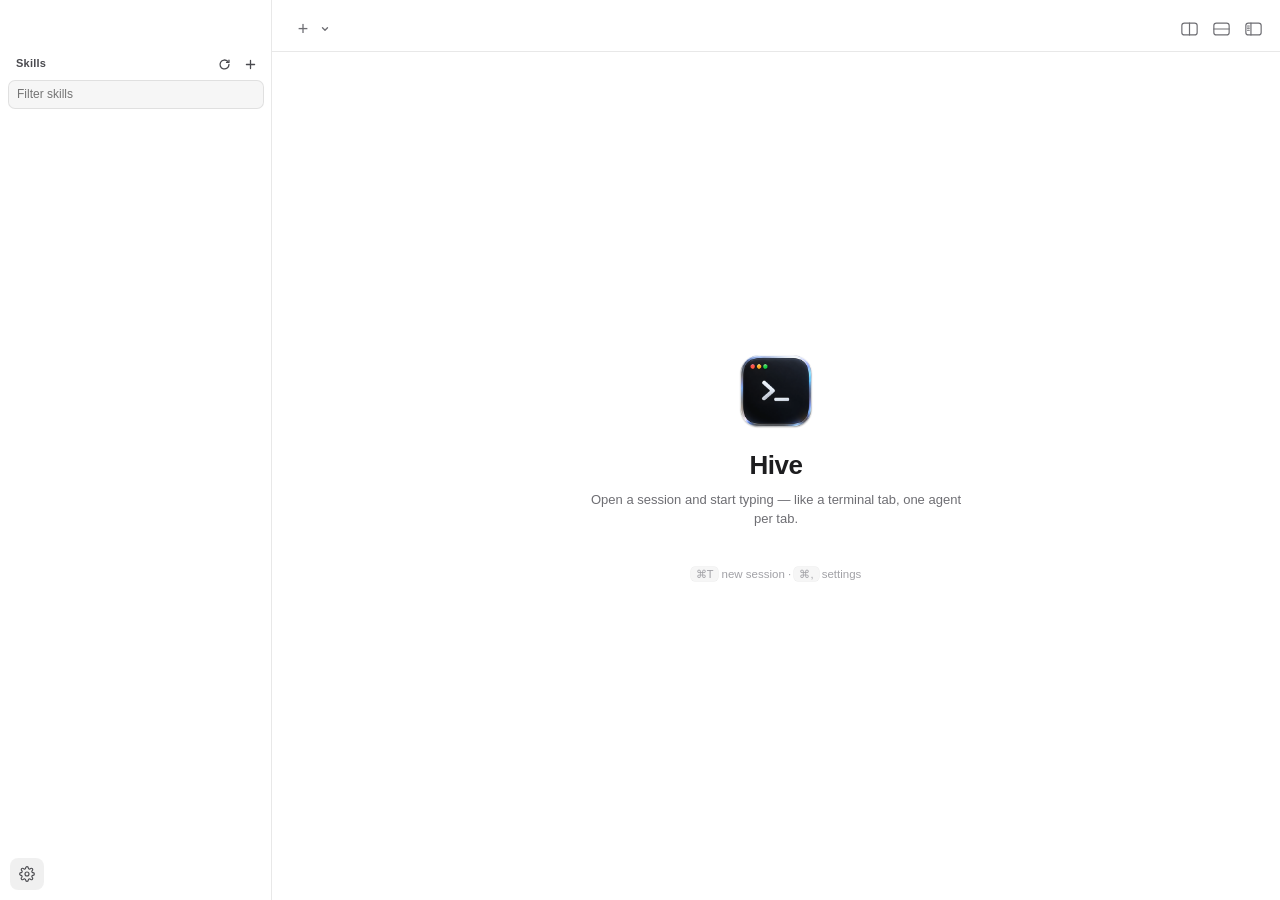
==== hive/ui/index.html @ e6416d14 "Hive: Tauri app orchestrating coding agents Sessions, hidden shell, skills panel with catalogue and " ====
<!doctype html>
<html lang="en">
<head>
  <meta charset="utf-8" />
  <meta name="viewport" content="width=device-width, initial-scale=1" />
  <title>Hive</title>
  <link rel="stylesheet" href="vendor/xterm.css" />
  <link rel="stylesheet" href="styles.css" />
</head>
<body>
  <div class="app">
    <!-- Sidebar: sits on the native vibrancy material -->
    <aside class="sidebar">
      <div class="sidebar-top" data-tauri-drag-region></div>
      <!-- Skills: what the agents load here, and the catalogue to add more from -->
      <div class="sidebar-section skills-panel">
        <div class="skills-head">
          <div class="section-title">Skills</div>
          <button id="skills-refresh" class="sk-icon" title="Scan again">
            <svg viewBox="0 0 16 16"><path d="M13.5 8a5.5 5.5 0 1 1-1.6-3.9"/><path d="M13.5 2.5v3h-3"/></svg>
          </button>
          <button id="skills-add" class="sk-icon" title="Add a catalogue of skills (folder or Git repository)">
            <svg viewBox="0 0 16 16"><path d="M8 3v10M3 8h10"/></svg>
          </button>
        </div>
        <div id="skills-add-row" class="skills-add hidden">
          <input id="skills-add-input" placeholder="Git URL or folder path" spellcheck="false" autocomplete="off" />
          <div class="skills-add-btns">
            <button id="skills-add-folder">Choose Folder…</button>
            <button id="skills-add-go" class="primary">Add</button>
          </div>
        </div>
        <input id="skills-filter" class="skills-filter" placeholder="Filter skills" spellcheck="false" autocomplete="off" />
        <div id="skills-msg" class="skills-msg hidden"></div>
        <div id="skills-body" class="skills-body"></div>
      </div>
      <div class="sidebar-footer">
        <button id="settings-btn" class="btn-gear" title="Settings (⌘,)">
          <svg viewBox="0 0 24 24"><circle cx="12" cy="12" r="3"/><path d="M19.4 15a1.7 1.7 0 0 0 .3 1.9l.1.1a2 2 0 1 1-2.8 2.8l-.1-.1a1.7 1.7 0 0 0-1.9-.3 1.7 1.7 0 0 0-1 1.5V21a2 2 0 1 1-4 0v-.1a1.7 1.7 0 0 0-1.1-1.5 1.7 1.7 0 0 0-1.9.3l-.1.1a2 2 0 1 1-2.8-2.8l.1-.1a1.7 1.7 0 0 0 .3-1.9 1.7 1.7 0 0 0-1.5-1H3a2 2 0 1 1 0-4h.1a1.7 1.7 0 0 0 1.5-1.1 1.7 1.7 0 0 0-.3-1.9l-.1-.1a2 2 0 1 1 2.8-2.8l.1.1a1.7 1.7 0 0 0 1.9.3H9a1.7 1.7 0 0 0 1-1.5V3a2 2 0 1 1 4 0v.1a1.7 1.7 0 0 0 1 1.5 1.7 1.7 0 0 0 1.9-.3l.1-.1a2 2 0 1 1 2.8 2.8l-.1.1a1.7 1.7 0 0 0-.3 1.9V9a1.7 1.7 0 0 0 1.5 1H21a2 2 0 1 1 0 4h-.1a1.7 1.7 0 0 0-1.5 1Z"/></svg>
        </button>
      </div>
    </aside>
    <div id="sidebar-resizer" class="sidebar-resizer" title="Drag to resize · double-click to reset"></div>

    <!-- Main pane -->
    <main class="main">
      <div class="tabbar" data-tauri-drag-region>
        <div id="tabs" class="tabs"></div>
        <div class="tab-new">
          <button id="tab-add" class="tab-add" title="New session with the default agent (⌘T)">+</button>
          <button id="tab-menu" class="tab-chev" title="New session with…">
            <svg viewBox="0 0 12 12"><path d="M3 4.5 6 7.5 9 4.5"/></svg>
          </button>
        </div>
        <div class="tab-tools">
          <button id="split-v" class="tab-tool" title="Split vertically — side by side (⌘D)">
            <svg viewBox="0 0 20 16"><rect x="1" y="1" width="18" height="14" rx="3"/><path d="M10 1v14"/></svg>
          </button>
          <button id="split-h" class="tab-tool" title="Split horizontally — stacked (⌘⇧D)">
            <svg viewBox="0 0 20 16"><rect x="1" y="1" width="18" height="14" rx="3"/><path d="M1 8h18"/></svg>
          </button>
        <button id="sidebar-toggle" class="sidebar-toggle" title="Hide sidebar (⌃⌘S)">
          <svg viewBox="0 0 20 16"><rect x="1" y="1" width="18" height="14" rx="3"/><path d="M7 1v14"/><path class="fill" d="M3 4.5h2M3 7h2M3 9.5h2"/></svg>
        </button>
        </div>
      </div>

      <section id="welcome" class="welcome">
        <div class="welcome-card">
          <div class="logo"></div>
          <h1>Hive</h1>
          <p>Open a session and start typing — like a terminal tab, one agent per tab.</p>
          <div id="welcome-agents" class="welcome-agents"></div>
          <p class="hint-keys"><kbd>⌘T</kbd> new session · <kbd>⌘,</kbd> settings</p>
        </div>
      </section>

      <div id="panes" class="panes hidden"></div>
    </main>
  </div>

  <template id="pane-template">
      <section class="session pane" data-id="session">
        <div data-id="terminal" class="terminal">
          <div data-id="output" class="output"></div>
          <div data-id="xterm-wrap" class="xterm-wrap">
            <div class="xterm-bar">
              <span class="xterm-dot"></span><span data-id="xterm-title">Terminal</span>
              <span class="grow"></span>
              <button data-id="xterm-int" class="sl-btn" title="Send Ctrl-C">Interrupt ⌃C</button>
              <button data-id="xterm-back" class="sl-btn" title="Leave terminal mode and return to the prompt">Back to prompt</button>
            </div>
            <div data-id="xterm-hosts" class="xterm-hosts"></div>
          </div>

          <div data-id="busy" class="busy hidden">
            <span data-id="busy-spin" class="spin-ch"></span>
            <span data-id="busy-text">Working…</span>
            <span class="dim">(<span data-id="busy-time">0s</span> · ⌘. to stop)</span>
          </div>

          <footer class="composer">
            <div data-id="ac" class="ac hidden" role="listbox"></div>
            <div data-id="prompt-line" class="prompt-line">
              <div class="prompt-row">
                <span class="prompt-glyph" data-id="prompt-glyph">❯</span>
                <div data-id="att-tray" class="att-tray hidden"></div>
                <textarea data-id="input" rows="1" spellcheck="false" autocomplete="off"></textarea>
                <button data-id="attach-btn" class="attach-btn" title="Attach files or images (you can also paste an image)">
                  <svg viewBox="0 0 16 16"><path d="M8 3v10M3 8h10"/></svg>
                </button>
              </div>
            </div>
            <div class="statusline">
              <button data-id="mode-pill" class="mode-pill" data-mode="auto">Auto</button>
              <span data-id="sl-left"></span>
              <span class="grow"></span>
              <span>⇧Tab mode · Tab complete · /help</span>
              <button data-id="eof" class="sl-btn" title="Close the process's stdin (EOF)">EOF</button>
            </div>
          </footer>
        </div>
      </section>
  </template>

  <!-- embedded terminals not currently shown in a pane -->
  <div id="xterm-park" class="xterm-park" aria-hidden="true"></div>

  <!-- "New session with…" menu -->
  <div id="menu" class="menu hidden"></div>

  <script src="vendor/xterm.js"></script>
  <script src="vendor/addon-fit.js"></script>
  <script src="vendor/marked.js"></script>
  <script src="vendor/purify.min.js"></script>
  <script src="themes.js"></script>
  <script src="app.js"></script>
</body>
</html>
---- hive/ui/vendor/xterm.css ----
/**
 * Copyright (c) 2014 The xterm.js authors. All rights reserved.
 * Copyright (c) 2012-2013, Christopher Jeffrey (MIT License)
 * https://github.com/chjj/term.js
 * @license MIT
 *
 * Permission is hereby granted, free of charge, to any person obtaining a copy
 * of this software and associated documentation files (the "Software"), to deal
 * in the Software without restriction, including without limitation the rights
 * to use, copy, modify, merge, publish, distribute, sublicense, and/or sell
 * copies of the Software, and to permit persons to whom the Software is
 * furnished to do so, subject to the following conditions:
 *
 * The above copyright notice and this permission notice shall be included in
 * all copies or substantial portions of the Software.
 *
 * THE SOFTWARE IS PROVIDED "AS IS", WITHOUT WARRANTY OF ANY KIND, EXPRESS OR
 * IMPLIED, INCLUDING BUT NOT LIMITED TO THE WARRANTIES OF MERCHANTABILITY,
 * FITNESS FOR A PARTICULAR PURPOSE AND NONINFRINGEMENT. IN NO EVENT SHALL THE
 * AUTHORS OR COPYRIGHT HOLDERS BE LIABLE FOR ANY CLAIM, DAMAGES OR OTHER
 * LIABILITY, WHETHER IN AN ACTION OF CONTRACT, TORT OR OTHERWISE, ARISING FROM,
 * OUT OF OR IN CONNECTION WITH THE SOFTWARE OR THE USE OR OTHER DEALINGS IN
 * THE SOFTWARE.
 *
 * Originally forked from (with the author's permission):
 *   Fabrice Bellard's javascript vt100 for jslinux:
 *   http://bellard.org/jslinux/
 *   Copyright (c) 2011 Fabrice Bellard
 *   The original design remains. The terminal itself
 *   has been extended to include xterm CSI codes, among
 *   other features.
 */

/**
 *  Default styles for xterm.js
 */

.xterm {
    cursor: text;
    position: relative;
    user-select: none;
    -ms-user-select: none;
    -webkit-user-select: none;
}

.xterm.focus,
.xterm:focus {
    outline: none;
}

.xterm .xterm-helpers {
    position: absolute;
    top: 0;
    /**
     * The z-index of the helpers must be higher than the canvases in order for
     * IMEs to appear on top.
     */
    z-index: 5;
}

.xterm .xterm-helper-textarea {
    padding: 0;
    border: 0;
    margin: 0;
    /* Move textarea out of the screen to the far left, so that the cursor is not visible */
    position: absolute;
    opacity: 0;
    left: -9999em;
    top: 0;
    width: 0;
    height: 0;
    z-index: -5;
    /** Prevent wrapping so the IME appears against the textarea at the correct position */
    white-space: nowrap;
    overflow: hidden;
    resize: none;
}

.xterm .composition-view {
    /* TODO: Composition position got messed up somewhere */
    background: #000;
    color: #FFF;
    display: none;
    position: absolute;
    white-space: nowrap;
    z-index: 1;
}

.xterm .composition-view.active {
    display: block;
}

.xterm .xterm-viewport {
    /* On OS X this is required in order for the scroll bar to appear fully opaque */
    background-color: #000;
    overflow-y: scroll;
    cursor: default;
    position: absolute;
    right: 0;
    left: 0;
    top: 0;
    bottom: 0;
}

.xterm .xterm-screen {
    position: relative;
}

.xterm .xterm-screen canvas {
    position: absolute;
    left: 0;
    top: 0;
}

.xterm .xterm-scroll-area {
    visibility: hidden;
}

.xterm-char-measure-element {
    display: inline-block;
    visibility: hidden;
    position: absolute;
    top: 0;
    left: -9999em;
    line-height: normal;
}

.xterm.enable-mouse-events {
    /* When mouse events are enabled (eg. tmux), revert to the standard pointer cursor */
    cursor: default;
}

.xterm.xterm-cursor-pointer,
.xterm .xterm-cursor-pointer {
    cursor: pointer;
}

.xterm.column-select.focus {
    /* Column selection mode */
    cursor: crosshair;
}

.xterm .xterm-accessibility:not(.debug),
.xterm .xterm-message {
    position: absolute;
    left: 0;
    top: 0;
    bottom: 0;
    right: 0;
    z-index: 10;
    color: transparent;
    pointer-events: none;
}

.xterm .xterm-accessibility-tree:not(.debug) *::selection {
  color: transparent;
}

.xterm .xterm-accessibility-tree {
  user-select: text;
  white-space: pre;
}

.xterm .live-region {
    position: absolute;
    left: -9999px;
    width: 1px;
    height: 1px;
    overflow: hidden;
}

.xterm-dim {
    /* Dim should not apply to background, so the opacity of the foreground color is applied
     * explicitly in the generated class and reset to 1 here */
    opacity: 1 !important;
}

.xterm-underline-1 { text-decoration: underline; }
.xterm-underline-2 { text-decoration: double underline; }
.xterm-underline-3 { text-decoration: wavy underline; }
.xterm-underline-4 { text-decoration: dotted underline; }
.xterm-underline-5 { text-decoration: dashed underline; }

.xterm-overline {
    text-decoration: overline;
}

.xterm-overline.xterm-underline-1 { text-decoration: overline underline; }
.xterm-overline.xterm-underline-2 { text-decoration: overline double underline; }
.xterm-overline.xterm-underline-3 { text-decoration: overline wavy underline; }
.xterm-overline.xterm-underline-4 { text-decoration: overline dotted underline; }
.xterm-overline.xterm-underline-5 { text-decoration: overline dashed underline; }

.xterm-strikethrough {
    text-decoration: line-through;
}

.xterm-screen .xterm-decoration-container .xterm-decoration {
	z-index: 6;
	position: absolute;
}

.xterm-screen .xterm-decoration-container .xterm-decoration.xterm-decoration-top-layer {
	z-index: 7;
}

.xterm-decoration-overview-ruler {
    z-index: 8;
    position: absolute;
    top: 0;
    right: 0;
    pointer-events: none;
}

.xterm-decoration-top {
    z-index: 2;
    position: relative;
}
---- hive/ui/styles.css ----
:root {
  color-scheme: light dark;
  --font: -apple-system, BlinkMacSystemFont, "SF Pro Text", "Helvetica Neue", sans-serif;
  --mono: ui-monospace, "SF Mono", Menlo, monospace;

  --text: #1d1d1f;
  --text-2: #6e6e73;
  --text-3: #a1a1a6;
  --hair: rgba(0, 0, 0, 0.09);
  --main-solid: #ffffff;
  --main-bg: color-mix(in srgb, var(--main-solid) calc(var(--win-opacity, 0.94) * 83%), transparent);
  --card: rgba(255, 255, 255, 0.9);
  --card-2: rgba(0, 0, 0, 0.035);
  --hover: rgba(0, 0, 0, 0.05);
  --selected: rgba(0, 0, 0, 0.08);
  --accent: #0a84ff;
  --accent-soft: rgba(10, 132, 255, 0.12);
  --green: #30d158;
  --red: #ff453a;
  --orange: #ff9f0a;
  --gray: #8e8e93;
  --stderr: #c9342b;
  --shadow: 0 18px 50px rgba(0, 0, 0, 0.18), 0 0 0 0.5px rgba(0, 0, 0, 0.12);
}

@media (prefers-color-scheme: dark) {
  :root {
    --text: #f5f5f7;
    --text-2: #a1a1a6;
    --text-3: #6e6e73;
    --hair: rgba(255, 255, 255, 0.09);
    --main-solid: #18181c;
    --main-bg: color-mix(in srgb, var(--main-solid) calc(var(--win-opacity, 0.94) * 87%), transparent);
    --card: rgba(44, 44, 50, 0.85);
    --card-2: rgba(255, 255, 255, 0.045);
    --hover: rgba(255, 255, 255, 0.06);
    --selected: rgba(255, 255, 255, 0.1);
    --accent-soft: rgba(10, 132, 255, 0.2);
    --stderr: #ff7b72;
    --shadow: 0 18px 50px rgba(0, 0, 0, 0.5), 0 0 0 0.5px rgba(255, 255, 255, 0.12);
  }
}

* { box-sizing: border-box; }
html, body {
  margin: 0;
  height: 100%;
  /* Transparent so the native NSVisualEffectView shows through the sidebar. */
  background: transparent;
  color: var(--text);
  font: 13px/1.45 var(--font);
  -webkit-font-smoothing: antialiased;
  user-select: none;
  -webkit-user-select: none;
  overflow: hidden;
}
button, input, textarea, select { font: inherit; color: inherit; }
.hidden { display: none !important; }

.app { display: flex; height: 100vh; }

/* ---------- Sidebar ---------- */
.sidebar {
  width: var(--sidebar-w, 272px);
  flex-shrink: 0;
  display: flex;
  flex-direction: column;
  border-right: 0.5px solid var(--hair);
}
.sidebar-top { height: 52px; flex-shrink: 0; }
.sidebar-section { flex: 1; overflow-y: auto; padding: 0 10px; }
.section-title {
  font-size: 11px; font-weight: 600; color: var(--text-3);
  padding: 4px 8px 6px; letter-spacing: 0.02em;
}
.agent-list { list-style: none; margin: 0; padding: 0; }
.agent-item {
  display: flex; align-items: center; gap: 9px;
  padding: 7px 8px; border-radius: 7px; cursor: default;
}
.agent-item:hover { background: var(--hover); }
.agent-item.active { background: var(--selected); }
.agent-item .meta { min-width: 0; flex: 1; }
.agent-item .name { font-weight: 500; white-space: nowrap; overflow: hidden; text-overflow: ellipsis; }
.agent-item .sub { font-size: 11px; color: var(--text-2); white-space: nowrap; overflow: hidden; text-overflow: ellipsis; }
.agent-item .badge {
  min-width: 18px; height: 18px; padding: 0 5px; border-radius: 9px;
  background: var(--accent); color: white; font-size: 10.5px; font-weight: 600;
  display: grid; place-items: center;
}
.sidebar-empty { color: var(--text-3); padding: 6px 8px; font-size: 12px; }
.sidebar-footer { padding: 10px; }

.dot {
  width: 8px; height: 8px; border-radius: 50%; flex-shrink: 0; background: var(--gray);
}
.dot.running { background: var(--green); box-shadow: 0 0 0 3px rgba(48, 209, 88, 0.2); animation: pulse 1.6s ease-in-out infinite; }
.dot.failed { background: var(--red); }
.dot.stopped { background: var(--orange); }
.dot.exited { background: var(--gray); }
@keyframes pulse { 50% { box-shadow: 0 0 0 5px rgba(48, 209, 88, 0.05); } }

/* ---------- Main ---------- */
.main {
  flex: 1; min-width: 0; display: flex; flex-direction: column;
  background: var(--main-bg);
  backdrop-filter: blur(30px) saturate(160%);
  -webkit-backdrop-filter: blur(30px) saturate(160%);
}

.tabbar {
  height: 52px; flex-shrink: 0; display: flex; align-items: flex-end; gap: 6px;
  padding: 0 12px 0 12px; border-bottom: 0.5px solid var(--hair);
}
.tabs { display: flex; gap: 2px; overflow-x: auto; min-width: 0; padding-bottom: 7px; scrollbar-width: none; }
.tabs::-webkit-scrollbar { display: none; }
.tab {
  display: flex; align-items: center; gap: 7px; height: 30px;
  padding: 0 8px 0 11px; border-radius: 8px;
  /* Every tab is the same width; when the bar is full they shrink together,
     then the bar scrolls. */
  flex: 0 1 200px; width: 200px; min-width: 120px; box-sizing: border-box;
  color: var(--text-2); cursor: default;
}
.tab:hover { background: var(--hover); }
.tab.active { background: var(--card); color: var(--text); box-shadow: 0 1px 3px rgba(0,0,0,.08), 0 0 0 0.5px var(--hair); }
.tab .label { flex: 1; min-width: 0; white-space: nowrap; overflow: hidden; text-overflow: ellipsis; }
.tab .dot, .tab .close { flex-shrink: 0; }
.tab .close {
  width: 18px; height: 18px; border: 0; background: transparent; border-radius: 5px;
  color: var(--text-3); line-height: 1; font-size: 14px; opacity: 0; padding: 0;
}
.tab:hover .close, .tab.active .close { opacity: 1; }
.tab .close:hover { background: var(--selected); color: var(--text); }
.tab-add {
  margin-bottom: 9px; width: 26px; height: 26px; border-radius: 7px; border: 0;
  background: transparent; color: var(--text-2); font-size: 18px; line-height: 1;
}
.tab-add:hover { background: var(--hover); }

/* ---------- Welcome ---------- */
.welcome { flex: 1; display: grid; place-items: center; }
.welcome-card { text-align: center; max-width: 380px; }
.welcome-card h1 { font-size: 26px; margin: 14px 0 6px; font-weight: 700; letter-spacing: -0.02em; }
.welcome-card p { color: var(--text-2); margin: 0 0 20px; }
/* The app icon (its PNG carries its own margin and shadow, like the Dock's). */
.logo {
  width: 84px; height: 84px; margin: 0 auto;
  background: url("icon.png") center / contain no-repeat;
}

/* ---------- Session ---------- */
.session { flex: 1; min-height: 0; display: flex; flex-direction: column; }
.pill {
  font-size: 10.5px; font-weight: 600; padding: 2px 8px; border-radius: 10px;
  background: var(--card-2); color: var(--text-2); text-transform: capitalize;
}
.pill.running { background: rgba(48, 209, 88, 0.15); color: #1f9d44; }
.pill.failed { background: rgba(255, 69, 58, 0.14); color: var(--red); }
.pill.stopped { background: rgba(255, 159, 10, 0.15); color: #c77700; }



/* ---------- Buttons ---------- */
.btn-primary, .btn-ghost, .btn-danger {
  border: 0; border-radius: 7px; padding: 6px 13px; height: 30px; font-weight: 500;
}
.btn-primary { background: var(--accent); color: white; box-shadow: inset 0 1px 0 rgba(255,255,255,.2); }
.btn-primary:hover { filter: brightness(1.08); }
.btn-ghost { background: var(--card-2); box-shadow: 0 0 0 0.5px var(--hair); }
.btn-ghost:hover { background: var(--hover); }
.btn-danger { background: rgba(255, 69, 58, 0.12); color: var(--red); }
.btn-danger:hover { background: rgba(255, 69, 58, 0.2); }
button:disabled { opacity: .4; pointer-events: none; }


@keyframes fade { from { opacity: 0; } }
@keyframes drop { from { opacity: 0; transform: translateY(-12px) scale(.98); } }

::-webkit-scrollbar { width: 10px; height: 10px; }
::-webkit-scrollbar-thumb { background: rgba(128,128,128,.35); border-radius: 5px; border: 3px solid transparent; background-clip: content-box; }

.sidebar-footer { display: flex; gap: 6px; }
.btn-gear {
  flex-shrink: 0; width: 34px; height: 32px; border: 0; border-radius: 8px; background: var(--hover);
  display: grid; place-items: center; color: var(--text-2);
}
.btn-gear:hover { background: var(--selected); color: var(--text); }
.btn-gear svg { width: 16px; height: 16px; fill: none; stroke: currentColor; stroke-width: 1.7; stroke-linecap: round; stroke-linejoin: round; }
.grow { flex: 1; }

/* =========================================================================
   Terminal session view
   The session pane is always a dark, glossy terminal surface. Re-scoping the
   theme tokens here makes the header, pills and buttons follow along.
   ========================================================================= */
.session {
  --text: #e8e8ea;
  --text-2: #a0a0a8;
  --text-3: #6c6c74;
  --hair: rgba(255, 255, 255, 0.08);
  --card-2: rgba(255, 255, 255, 0.06);
  --hover: rgba(255, 255, 255, 0.09);
  --t-bg: rgba(16, 16, 20, 0.93);
  --t-bg-solid: #101014;
  --t-strong: #ffffff;
  --t-border: rgba(255, 255, 255, 0.12);
  --t-hover: rgba(255, 255, 255, 0.04);
  --t-input-bg: rgba(255, 255, 255, 0.03);
  --t-surface: rgba(30, 30, 36, 0.94);
  --t-selbg: rgba(125, 207, 255, 0.16);
  --t-selection: rgba(125, 207, 255, 0.3);
  --t-glow: rgba(122, 162, 247, 0.10);
  --t-fg: #e4e4e7;
  --t-dim: #7d7d86;
  --t-accent: #7dcfff;
  --t-green: #9ece6a;
  --t-red: #f7768e;
  --t-yellow: #e0af68;
  --t-purple: #bb9af7;
  color: var(--text);
  background:
    radial-gradient(1200px 400px at 50% -10%, var(--t-glow), transparent 60%),
    var(--t-bg);
  backdrop-filter: blur(24px) saturate(140%);
  -webkit-backdrop-filter: blur(24px) saturate(140%);
}
.session .pill.running { color: var(--t-green); background: color-mix(in srgb, var(--t-green) 14%, transparent); }
.session .pill.failed { color: var(--t-red); background: color-mix(in srgb, var(--t-red) 14%, transparent); }
.session .pill.stopped { color: var(--t-yellow); background: color-mix(in srgb, var(--t-yellow) 14%, transparent); }

.terminal {
  flex: 1; min-height: 0; display: flex; flex-direction: column;
  font: 12.5px/1.6 var(--mono); color: var(--t-fg);
}

/* Bottom-anchored scrollback: the ::before spacer fills empty space so the
   newest output sits right above the prompt and older lines move upwards. */
.terminal .output {
  flex: 1; min-height: 0; overflow-y: auto; display: flex; flex-direction: column;
  padding: 14px 22px 6px;
}
.terminal .output::before { content: ""; flex: 1 0 0; }
.terminal .output > * { flex-shrink: 0; }

.tl { white-space: pre-wrap; word-break: break-word; padding-left: 2ch; text-indent: -2ch; }
.tl.out { color: var(--t-fg); }
.tl.err { color: var(--t-red); }
.tl.sys { color: var(--t-dim); font-style: italic; margin: 6px 0; }
.tl.input { color: var(--t-strong); font-weight: 600; margin-top: 14px; margin-bottom: 4px; }
.tl.input .g { color: var(--t-accent); }
.tl.say { margin-top: 10px; }
.tl .b { color: var(--t-fg); }
.tl .b.ok { color: var(--t-green); }
.tl .dim, .dim { color: var(--t-dim); }
.tl.done { color: var(--t-green); margin: 10px 0 4px; }
.tl.done.bad, .tl.bad, .tl.bad summary { color: var(--t-red); }

.tl.fold { text-indent: 0; padding-left: 0; }
.tl.fold summary {
  list-style: none; cursor: default;
  white-space: nowrap; overflow: hidden; text-overflow: ellipsis; border-radius: 4px;
}
.tl.fold summary::-webkit-details-marker { display: none; }
.tl.fold summary:hover { background: var(--t-hover); }
.tl.fold pre {
  margin: 2px 0 6px 5ch; padding: 6px 10px; font: inherit; font-size: 11.5px;
  color: var(--t-dim); white-space: pre-wrap; word-break: break-word;
  border-left: 1px solid var(--hair); max-height: 360px; overflow: auto;
}
.tl.t-tool { margin-top: 10px; }
.tl.t-tool .arg { color: var(--t-dim); }
.tl.t-think { color: var(--t-purple); margin-top: 10px; font-style: italic; }
.tl.t-result { color: var(--t-dim); }
.tl.t-result summary { padding-left: 2ch; }
.tl .elbow { color: var(--t-dim); }

.busy { padding: 4px 22px 2px; font: 12.5px/1.6 var(--mono); color: var(--t-yellow); display: flex; gap: 8px; }
.busy .spin-ch { width: 1ch; }

/* Prompt line + status line */
.terminal .composer {
  display: block; padding: 6px 16px 8px; border-top: 0;
}
.prompt-line {
  display: flex; flex-direction: column; gap: 0; padding: 8px 8px 8px 12px; cursor: text;
  border: 1px solid var(--t-border); border-radius: 9px;
  background: var(--t-input-bg);
  transition: border-color .15s, box-shadow .15s;
}
.prompt-line:focus-within { border-color: color-mix(in srgb, var(--t-accent) 60%, transparent); box-shadow: 0 0 0 3px color-mix(in srgb, var(--t-accent) 12%, transparent); }
.prompt-line.off { opacity: .5; }
.prompt-glyph { color: var(--t-accent); font-weight: 700; line-height: 1.6; }
.terminal .composer textarea,
.terminal .composer textarea:focus {
  flex: 1; min-height: 0; max-height: 200px; padding: 0; margin: 0; resize: none;
  border: 0; outline: 0; box-shadow: none; background: transparent;
  font: inherit; color: var(--t-strong); caret-color: var(--t-accent);
}
.terminal .composer textarea::placeholder { color: var(--t-dim); }
.terminal .composer textarea:disabled { opacity: 1; }
.statusline {
  display: flex; gap: 12px; align-items: center; padding: 5px 4px 0;
  font: 11px var(--mono); color: var(--t-dim); white-space: nowrap; overflow: hidden;
}
.statusline [data-id="sl-left"] { overflow: hidden; text-overflow: ellipsis; }
.sl-btn {
  border: 1px solid var(--hair); background: transparent; color: var(--t-dim);
  border-radius: 4px; padding: 0 6px; font: 10.5px var(--mono);
}
.sl-btn:hover { color: var(--t-fg); }
.terminal ::selection { background: var(--t-selection); }

/* ---------- Sessions: states, new-tab menu, welcome ---------- */
.dot.ready { background: var(--green); }
.dot.idle { background: transparent; box-shadow: inset 0 0 0 1.5px var(--green); }
.dot.starting { background: var(--orange); }

.tab-unread { width: 6px; height: 6px; border-radius: 50%; background: var(--accent); flex-shrink: 0; }

.tab-new { display: flex; align-items: center; margin-bottom: 9px; border-radius: 7px; }
.tab-new .tab-add { margin-bottom: 0; border-radius: 7px 0 0 7px; }
.tab-chev {
  width: 18px; height: 26px; border: 0; border-radius: 0 7px 7px 0; background: transparent;
  color: var(--text-2); display: grid; place-items: center; padding: 0;
}
.tab-chev:hover { background: var(--hover); }
.tab-chev svg { width: 10px; height: 10px; fill: none; stroke: currentColor; stroke-width: 1.6; stroke-linecap: round; stroke-linejoin: round; }

.menu {
  position: fixed; z-index: 50; min-width: 240px; padding: 5px; border-radius: 10px;
  background: var(--card); box-shadow: var(--shadow);
  backdrop-filter: blur(40px) saturate(180%); -webkit-backdrop-filter: blur(40px) saturate(180%);
  animation: fade .12s ease-out;
}
.menu-item {
  width: 100%; display: flex; align-items: center; gap: 9px; padding: 6px 8px;
  border: 0; border-radius: 6px; background: transparent; text-align: left;
}
.menu-item:hover { background: var(--accent); color: white; }
.menu-item:hover .mi-sub { color: rgba(255,255,255,.8); }
.mi-name { flex: 1; }
.mi-sub { font-size: 11px; color: var(--text-3); }
.menu-sep { height: 1px; background: var(--hair); margin: 5px 6px; }
.menu-empty { padding: 8px 10px; color: var(--text-3); font-size: 12px; }
.mini-avatar {
  width: 20px; height: 20px; border-radius: 5px; display: grid; place-items: center; flex-shrink: 0;
  font-size: 9.5px; font-weight: 700; color: white;
  background: linear-gradient(145deg, #7a5cff, #0a84ff);
}
.mini-avatar.ghost { background: var(--card-2); color: var(--text-2); font-size: 12px; }

.welcome-agents { display: flex; flex-wrap: wrap; justify-content: center; gap: 8px; margin: 4px 0 18px; }
.welcome-agent {
  display: flex; align-items: center; gap: 8px; padding: 8px 14px 8px 9px; border: 0; border-radius: 9px;
  background: var(--card); box-shadow: 0 0 0 0.5px var(--hair), 0 1px 3px rgba(0,0,0,.06); font-weight: 500;
}
.welcome-agent:hover { box-shadow: 0 0 0 1px var(--accent), 0 4px 12px rgba(10,132,255,.15); }
.welcome-empty { color: var(--text-2); }
.welcome-empty a { color: var(--accent); cursor: pointer; }
.hint-keys { font-size: 11.5px; color: var(--text-3) !important; }
.hint-keys kbd { font: 11px var(--font); padding: 1px 5px; border-radius: 4px; background: var(--card-2); box-shadow: 0 0 0 0.5px var(--hair); }

.tl.info { color: var(--t-fg); margin: 4px 0 10px; padding-left: 0; text-indent: 0; }
.tl.info b { color: var(--t-strong); }
.tl .cmd { color: var(--t-accent); }
.tl .ok { color: var(--t-green); }
.session .pill.ready { color: var(--t-green); background: color-mix(in srgb, var(--t-green) 10%, transparent); }
.session .pill.idle, .session .pill.starting { color: var(--t-dim); background: var(--card-2); }

/* ---------- Sidebar show/hide ---------- */
.sidebar { transition: width .22s cubic-bezier(.3,.7,.2,1), opacity .18s ease; overflow: hidden; }
.sidebar > * { min-width: var(--sidebar-w, 272px); } /* keep contents from reflowing while it slides */
.tabbar { transition: padding-left .22s cubic-bezier(.3,.7,.2,1); }
.app.sidebar-hidden .sidebar { width: 0; opacity: 0; border-right-width: 0; }
/* Leave room for the traffic lights once the sidebar is gone. */
.app.sidebar-hidden .tabbar { padding-left: 84px; }
.app.no-anim .sidebar, .app.no-anim .tabbar, .app.resizing .sidebar { transition: none; }

.sidebar-toggle {
  flex-shrink: 0; width: 30px; height: 26px; margin: 0 0 9px auto; /* pinned to the right edge */
  border: 0; border-radius: 7px;
  background: transparent; color: var(--text-2); display: grid; place-items: center; padding: 0;
}
.sidebar-toggle:hover { background: var(--hover); color: var(--text); }
.sidebar-toggle svg { width: 17px; height: 14px; fill: none; stroke: currentColor; stroke-width: 1.4; stroke-linecap: round; }
.app:not(.sidebar-hidden) .sidebar-toggle .fill { stroke-width: 1.4; }
.app.sidebar-hidden .sidebar-toggle .fill { stroke-width: 0; }

/* ---------- Shell commands in the terminal ---------- */
.tl .sh, .tl.shcmd .sh { color: var(--t-green); }
.tl.shcmd { color: var(--t-strong); }
.tl.shexit { color: var(--t-red); opacity: .8; font-size: 11.5px; margin-bottom: 4px; }
.tl.partial { opacity: .85; }
.prompt-glyph.sh { color: var(--t-green); }
.prompt-glyph { width: 1ch; text-align: center; transition: color .12s; }

/* ---------- Autocomplete popup (opens above the prompt) ---------- */
.terminal .composer { position: relative; }
.ac {
  position: absolute; left: 16px; right: 16px; bottom: calc(100% - 2px); z-index: 20;
  max-height: 264px; overflow-y: auto; padding: 4px;
  border-radius: 10px; border: 1px solid var(--t-border);
  background: var(--t-surface);
  box-shadow: 0 -10px 30px rgba(0, 0, 0, 0.22);
  backdrop-filter: blur(30px) saturate(150%); -webkit-backdrop-filter: blur(30px) saturate(150%);
  font: 12.5px/1.5 var(--mono); color: var(--t-fg);
  animation: ac-in .1s ease-out;
}
@keyframes ac-in { from { opacity: 0; transform: translateY(4px); } }
.ac-item {
  display: flex; align-items: center; gap: 10px; padding: 3px 8px; border-radius: 6px; cursor: default;
}
.ac-item.sel { background: var(--t-selbg); }
.ac-icon { width: 2ch; text-align: center; color: var(--t-dim); flex-shrink: 0; }
.ac-icon.history { color: var(--t-purple); }
.ac-icon.command { color: var(--t-green); }
.ac-icon.dir { color: var(--t-accent); }
.ac-label { flex: 1; min-width: 0; white-space: nowrap; overflow: hidden; text-overflow: ellipsis; color: var(--t-fg); }
.ac-label b { color: var(--t-strong); font-weight: 700; }
.ac-kind { font: 10px var(--font); color: var(--t-dim); text-transform: uppercase; letter-spacing: .04em; }
.ac-hint { padding: 4px 8px 2px; font: 10.5px var(--font); color: var(--t-dim); border-top: 1px solid var(--t-border); margin-top: 3px; }

/* Theme switches animate softly. */
.session { transition: background-color .25s ease, color .25s ease; }

/* ---------- Terminal mode (embedded xterm.js) ---------- */
.xterm-wrap { display: none; flex: 1; min-height: 0; flex-direction: column; padding: 0 0 10px; }
.terminal.raw .xterm-wrap { display: flex; }
.terminal.raw .output, .terminal.raw .composer, .terminal.raw .busy { display: none !important; }
.xterm-bar {
  display: flex; align-items: center; gap: 8px; padding: 7px 16px 7px 18px;
  font: 11px var(--mono); color: var(--t-dim); border-bottom: 1px solid var(--t-border);
}
.xterm-dot { width: 7px; height: 7px; border-radius: 50%; background: var(--t-green); box-shadow: 0 0 0 3px color-mix(in srgb, var(--t-green) 20%, transparent); }
[data-id="xterm-title"] { color: var(--t-fg); }
.xterm-hosts { flex: 1; min-height: 0; position: relative; padding: 8px 6px 0 14px; }
.xterm-host { position: absolute; inset: 8px 6px 0 14px; }
.xterm-host.hidden { display: none; }
.xterm-host .xterm { height: 100%; }
.xterm-host .xterm-viewport { background: transparent !important; }

/* ---------- Input mode pill ---------- */
.mode-pill {
  border: 1px solid var(--t-border); background: transparent; border-radius: 5px;
  padding: 0 7px; font: 600 10.5px/16px var(--mono); color: var(--t-dim); cursor: default;
}
.mode-pill:hover { color: var(--t-fg); }
.mode-pill[data-mode="shell"] { color: var(--t-green); border-color: color-mix(in srgb, var(--t-green) 45%, transparent); background: color-mix(in srgb, var(--t-green) 10%, transparent); }
.mode-pill[data-mode="agent"] { color: var(--t-accent); border-color: color-mix(in srgb, var(--t-accent) 45%, transparent); background: color-mix(in srgb, var(--t-accent) 10%, transparent); }
.prompt-glyph { cursor: default; }

/* ---------- Attachments ---------- */
.attach-btn {
  flex-shrink: 0; width: 22px; height: 22px; margin: -1px 0 0 auto; padding: 0; border: 0; border-radius: 6px; align-self: flex-end;
  background: transparent; color: var(--t-dim); display: grid; place-items: center;
}
.attach-btn:hover { background: var(--t-hover); color: var(--t-fg); }
.attach-btn svg { width: 13px; height: 13px; fill: none; stroke: currentColor; stroke-width: 1.6; stroke-linecap: round; }

.att-row { display: flex; flex-wrap: wrap; gap: 6px; margin: 6px 0 2px 2ch; text-indent: 0; }
.att-chip {
  display: inline-flex; align-items: center; gap: 7px; max-width: 260px; height: 30px; padding: 3px 6px 3px 3px;
  border-radius: 7px; border: 1px solid var(--t-border); background: var(--t-input-bg);
  font: 11.5px var(--font); font-weight: 400; color: var(--t-fg);
}
.att-chip.echo { height: 26px; }
.att-thumb { width: 24px; height: 24px; border-radius: 4px; object-fit: cover; flex-shrink: 0; }
.att-chip.echo .att-thumb { width: 20px; height: 20px; }
.att-icon {
  min-width: 24px; height: 22px; padding: 0 4px; border-radius: 4px; display: grid; place-items: center; flex-shrink: 0;
  font: 700 8.5px var(--font); letter-spacing: .03em; color: var(--t-accent);
  background: color-mix(in srgb, var(--t-accent) 14%, transparent);
}
.att-name { overflow: hidden; text-overflow: ellipsis; white-space: nowrap; }
.att-size { color: var(--t-dim); white-space: nowrap; }
.att-x { border: 0; background: none; color: var(--t-dim); font-size: 14px; line-height: 1; padding: 0 2px; }
.att-x:hover { color: var(--t-red); }


/* Prompt row: ❯ [badges…] text… + — badges sit inline, one line each. */
.prompt-row { display: flex; align-items: center; flex-wrap: wrap; gap: 6px 1ch; }
.prompt-row textarea { flex: 1 1 180px; min-width: 120px; }
.prompt-line { padding: 7px 8px 7px 12px; }
.prompt-glyph { align-self: center; }
.attach-btn { align-self: center; margin: 0 0 0 auto; }
.att-tray { display: contents; }
.att-tray.hidden { display: none; }
.att-badge {
  display: inline-flex; align-items: center; gap: 6px; height: 24px; max-width: 200px; flex-shrink: 0;
  padding: 0 4px 0 3px; border-radius: 7px;
  background: color-mix(in srgb, var(--t-fg) 9%, transparent);
  font: 12px/1 var(--font); color: var(--t-fg); white-space: nowrap;
}
.att-badge-img { width: 18px; height: 18px; border-radius: 4px; object-fit: cover; flex-shrink: 0; }
.att-badge-icon {
  height: 18px; min-width: 18px; padding: 0 3px; border-radius: 4px; flex-shrink: 0; display: grid; place-items: center;
  font: 700 8px var(--font); color: var(--t-accent); background: color-mix(in srgb, var(--t-accent) 16%, transparent);
}
.att-badge-name { overflow: hidden; text-overflow: ellipsis; min-width: 0; }
.att-badge .att-x {
  width: 18px; height: 18px; flex-shrink: 0; border: 0; border-radius: 5px; padding: 0; background: none;
  display: grid; place-items: center; font-size: 14px; line-height: 1; color: var(--t-dim);
}
.att-badge .att-x:hover { background: var(--t-hover); color: var(--t-fg); }

/* ---------- Markdown in Claude's replies ---------- */
.tl.say.md-msg { position: relative; padding-left: 2ch; text-indent: 0; white-space: normal; }
.md-msg > .b { position: absolute; left: 0; top: 0; }
.md { line-height: 1.6; }
.md > :first-child { margin-top: 0; }
.md > :last-child { margin-bottom: 0; }
.md p { margin: 0 0 .65em; }
.md h1, .md h2, .md h3, .md h4, .md h5, .md h6 {
  margin: 1em 0 .45em; font-size: 1em; font-weight: 700; color: var(--t-strong); line-height: 1.4;
}
.md h1 { font-size: 1.18em; }
.md h2 { font-size: 1.1em; }
.md h1::before, .md h2::before, .md h3::before { content: "▍"; color: var(--t-accent); margin-right: .35ch; }
.md strong { color: var(--t-strong); font-weight: 700; }
.md em { font-style: italic; }
.md a { color: var(--t-accent); text-decoration: underline; text-decoration-color: color-mix(in srgb, var(--t-accent) 45%, transparent); text-underline-offset: 2px; cursor: pointer; }
.md ul, .md ol { margin: .2em 0 .7em; padding-left: 2.6ch; }
.md li { margin: .15em 0; }
.md li > p { margin: 0 0 .3em; }
.md ul { list-style: none; }
.md ul > li { position: relative; }
.md ul > li::before { content: "•"; position: absolute; left: -1.7ch; color: var(--t-dim); }
.md ol > li::marker { color: var(--t-dim); }
.md code {
  font: inherit; font-size: .94em; padding: .05em .35em; border-radius: 4px;
  background: color-mix(in srgb, var(--t-fg) 8%, transparent); color: var(--t-strong);
}
.md pre {
  margin: .4em 0 .8em; padding: 10px 12px; border-radius: 8px; overflow-x: auto;
  background: color-mix(in srgb, var(--t-fg) 6%, transparent); border: 1px solid var(--t-border);
  white-space: pre; line-height: 1.5;
}
.md pre code { padding: 0; background: none; font-size: .95em; color: var(--t-fg); }
.md blockquote { margin: .4em 0 .8em; padding: 0 0 0 1.5ch; border-left: 2px solid var(--t-accent); color: var(--t-dim); }
.md hr { border: 0; border-top: 1px solid var(--t-border); margin: 1em 0; }
.md table { border-collapse: collapse; margin: .4em 0 .9em; font-size: .95em; display: block; overflow-x: auto; }
.md th, .md td { border: 1px solid var(--t-border); padding: 4px 10px; text-align: left; vertical-align: top; }
.md th { font-weight: 700; color: var(--t-strong); background: color-mix(in srgb, var(--t-fg) 5%, transparent); }
.md input[type="checkbox"] { display: none; }

/* ---------- Split panes ---------- */
.panes { flex: 1; min-height: 0; display: flex; }
.panes.hidden { display: none; }
.panes > .split, .panes > .pane { flex: 1 1 0; }
.split { display: flex; min-width: 0; min-height: 0; }
.split-row { flex-direction: row; }
.split-column { flex-direction: column; }
.pane { min-width: 220px; min-height: 140px; position: relative; }
.divider { flex: 0 0 1px; background: var(--hair); position: relative; z-index: 5; }
.divider::after { content: ""; position: absolute; }
.divider-row::after { inset: 0 -4px; cursor: col-resize; }
.divider-column::after { inset: -4px 0; cursor: row-resize; }
.divider:hover, body.resizing .divider { background: var(--accent); }
body.resizing, body.resizing * { user-select: none !important; }
body.resizing-col, body.resizing-col * { cursor: col-resize !important; }
body.resizing-row, body.resizing-row * { cursor: row-resize !important; }
/* With several panes, the unfocused ones step back a little. */
.panes.multi .pane:not(.focused) .terminal { opacity: .72; transition: opacity .15s; }
.panes.multi .pane:not(.focused) .prompt-line { border-color: transparent; }
.panes.multi .pane.focused .prompt-line { border-color: color-mix(in srgb, var(--t-accent) 35%, var(--t-border)); }

.tab.visible { color: var(--text); }
.tab.visible .label { text-decoration: underline; text-decoration-color: var(--hair); text-underline-offset: 3px; }

.tab-tools { margin: 0 0 9px auto; display: flex; gap: 2px; align-items: center; }
.tab-tools .sidebar-toggle { margin: 0; }
.tab-tool {
  width: 30px; height: 26px; border: 0; border-radius: 7px; background: transparent; padding: 0;
  color: var(--text-2); display: grid; place-items: center;
}
.tab-tool:hover { background: var(--hover); color: var(--text); }
.tab-tool svg { width: 17px; height: 14px; fill: none; stroke: currentColor; stroke-width: 1.4; stroke-linecap: round; }

.xterm-park { position: fixed; left: -10000px; top: 0; width: 900px; height: 500px; overflow: hidden; }

/* Shared shell context */
.ctx-badge .att-badge-icon, .ctx-chip .att-icon { color: var(--t-green); background: color-mix(in srgb, var(--t-green) 16%, transparent); font-family: var(--mono); font-size: 10px; }

/* /help section headings */
.tl.info .help-h { color: var(--t-strong); font-weight: 700; }

/* ---------- Approval cards ---------- */
.tl.approval-card {
  margin: 10px 0; padding: 10px 12px; text-indent: 0; white-space: normal;
  border-radius: 9px; border: 1px solid color-mix(in srgb, var(--t-yellow) 45%, transparent);
  background: color-mix(in srgb, var(--t-yellow) 8%, transparent);
}
.tl.approval-card:not(.pending) { border-color: var(--t-border); background: transparent; padding: 6px 12px; }
.tl.approval-card.once .ap-title, .tl.approval-card.always .ap-title { color: var(--t-green); }
.tl.approval-card.denied .ap-title { color: var(--t-dim); }
.ap-title { font-weight: 600; color: var(--t-strong); display: flex; gap: 8px; align-items: baseline; }
.ap-icon { color: var(--t-yellow); }
.ap-item { margin: 6px 0 0 2ch; }
.ap-item code { font: inherit; color: var(--t-fg); background: color-mix(in srgb, var(--t-fg) 7%, transparent); padding: 1px 6px; border-radius: 4px; word-break: break-all; }
.tl.approval-card:not(.pending) .ap-item { opacity: .7; margin-top: 3px; }
.ap-actions { display: flex; flex-wrap: wrap; align-items: center; gap: 8px; margin: 10px 0 0 2ch; }
.ap-btn {
  font: 12px var(--font); font-weight: 500; padding: 4px 11px; border-radius: 6px; cursor: default;
  border: 1px solid var(--t-border); background: color-mix(in srgb, var(--t-fg) 6%, transparent); color: var(--t-fg);
}
.ap-btn:hover { background: color-mix(in srgb, var(--t-fg) 12%, transparent); }
.ap-btn.primary { background: var(--t-accent); border-color: var(--t-accent); color: var(--t-bg-solid); }
.ap-btn.primary:hover { filter: brightness(1.08); }
.ap-btn.ghost { background: transparent; }

/* ---------- Grouped work steps ---------- */
.tl.tool-group { margin-top: 10px; text-indent: 0; padding-left: 0; }
.tl.tool-group > summary {
  list-style: none; cursor: default; border-radius: 5px; padding: 1px 4px 1px 0;
  white-space: nowrap; overflow: hidden; text-overflow: ellipsis; color: var(--t-dim);
}
.tl.tool-group > summary::-webkit-details-marker { display: none; }
.tl.tool-group > summary::after { content: " ›"; color: var(--t-dim); display: inline-block; transition: transform .15s; }
.tl.tool-group[open] > summary::after { transform: rotate(90deg); }
.tl.tool-group > summary:hover { background: var(--t-hover); }
.tl.tool-group .tg-count { color: var(--t-fg); font-weight: 600; }
.tl.tool-group .tg-failed { color: var(--t-red); }
.tl.tool-group .tg-last { color: var(--t-dim); font-style: italic; }
.tl.tool-group > .tg-body { margin: 4px 0 2px 1ch; padding-left: 1.5ch; border-left: 1px solid var(--t-border); }
.tl.tool-group > .tg-body > .tl.t-tool:first-child { margin-top: 2px; }

/* ---------- Skills panel ---------- */
.skills-panel { display: flex; flex-direction: column; min-height: 0; padding: 0 8px; box-sizing: border-box; overflow: hidden; }
.skills-head { display: flex; align-items: center; gap: 2px; padding-right: 2px; }
.skills-head .section-title { flex: 1; }
.sk-icon {
  width: 24px; height: 22px; border: 0; border-radius: 6px; background: transparent;
  color: var(--text-2); display: grid; place-items: center;
}
.sk-icon:hover { background: var(--hover); color: var(--text); }
.sk-icon svg { width: 13px; height: 13px; fill: none; stroke: currentColor; stroke-width: 1.6; stroke-linecap: round; stroke-linejoin: round; }
.skills-filter, .skills-add input {
  width: 100%; box-sizing: border-box; border: 0.5px solid var(--hair); border-radius: 7px;
  background: var(--card-2, rgba(128,128,128,.12)); color: var(--text); font: inherit; font-size: 12px;
  padding: 5px 8px; outline: none; margin: 2px 0 6px;
}
.skills-filter:focus, .skills-add input:focus { border-color: var(--accent); }
.skills-add { padding: 6px; margin: 0 0 6px; border-radius: 8px; background: var(--hover); }
.skills-add input { margin: 0 0 6px; }
.skills-add-btns { display: flex; gap: 6px; justify-content: flex-end; }
.skills-add-btns button, .sk-btn {
  border: 0.5px solid var(--hair); border-radius: 6px; background: var(--card-2, rgba(128,128,128,.14));
  color: var(--text); font: inherit; font-size: 11px; padding: 2px 9px;
}
.skills-add-btns button.primary, .sk-btn.add { background: var(--accent); border-color: transparent; color: white; }
.skills-add-btns button:disabled, .sk-btn:disabled { opacity: .55; }
.sk-btn.remove:hover { color: var(--red, #ff453a); border-color: currentColor; }
.skills-msg { font-size: 11.5px; color: var(--text-2); padding: 2px 6px 6px; line-height: 1.35; }
.skills-msg.error { color: var(--red, #ff453a); }
.skills-body { flex: 1; overflow-y: auto; overflow-x: hidden; min-height: 0; padding-bottom: 8px; }
.sk-sec { margin-bottom: 6px; }
.sk-sec-head {
  display: flex; align-items: center; gap: 5px; font-size: 11.5px; font-weight: 600; color: var(--text-2);
  padding: 5px 6px; border-radius: 6px; cursor: default; user-select: none; letter-spacing: .02em;
}
.sk-sec-head:hover { background: var(--hover); }
.sk-chev { display: inline-block; transition: transform .15s; transform: rotate(90deg); width: 8px; }
.sk-sec.closed .sk-chev { transform: none; }
.sk-sec.closed .sk-sec-body { display: none; }
.sk-count { margin-left: auto; font-weight: 500; color: var(--text-3); }
.sk-item { padding: 5px 7px; border-radius: 7px; cursor: default; }
.sk-item:hover { background: var(--hover); }
.sk-item.open { background: var(--selected); }
.sk-row { display: flex; align-items: center; gap: 5px; min-width: 0; }
.sk-name { font-size: 12.5px; font-weight: 500; white-space: nowrap; overflow: hidden; text-overflow: ellipsis; flex-shrink: 1; min-width: 0; }
.sk-grow { flex: 1; }
.sk-tag {
  flex-shrink: 0; font-size: 9.5px; font-weight: 600; padding: 0 5px; border-radius: 4px; line-height: 15px;
  color: var(--text-2); background: rgba(128,128,128,.16);
}
.sk-tag.added { color: var(--accent); background: color-mix(in srgb, var(--accent) 16%, transparent); }
.sk-desc {
  font-size: 11px; color: var(--text-2); line-height: 1.35; margin-top: 1px;
  display: -webkit-box; -webkit-line-clamp: 2; -webkit-box-orient: vertical; overflow: hidden;
}
.sk-item.open .sk-desc { -webkit-line-clamp: unset; display: block; }
.sk-meta { margin-top: 5px; display: flex; flex-direction: column; gap: 2px; font-size: 10.5px; }
.sk-src { color: var(--text-3); }
.sk-note { color: var(--text-2); font-style: italic; }
.sk-path { color: var(--accent); cursor: pointer; word-break: break-all; }
.sk-path:hover { text-decoration: underline; }
.sk-empty { font-size: 11.5px; color: var(--text-2); padding: 2px 8px 6px; overflow-wrap: anywhere; }
.sk-sources { margin: 0 0 4px; }
.sk-source { display: flex; align-items: center; gap: 6px; font-size: 11px; color: var(--text-2); padding: 2px 7px; }
.sk-src-kind { font-size: 9.5px; font-weight: 600; text-transform: uppercase; color: var(--text-3); width: 34px; flex-shrink: 0; }
.sk-src-name { flex: 1; min-width: 0; white-space: nowrap; overflow: hidden; text-overflow: ellipsis; }
.sk-x { border: 0; background: transparent; color: var(--text-3); font-size: 14px; line-height: 1; padding: 0 3px; border-radius: 4px; }
.sk-x:hover { color: var(--text); background: var(--hover); }

/* ---------- Sidebar resize handle ---------- */
/* No width of its own: an 8px grab area straddles the sidebar's edge. */
.sidebar-resizer { width: 0; flex-shrink: 0; position: relative; z-index: 20; }
.sidebar-resizer::before {
  content: ""; position: absolute; top: 0; bottom: 0; left: -4px; width: 8px; cursor: col-resize;
}
.sidebar-resizer::after {
  content: ""; position: absolute; top: 0; bottom: 0; left: -1px; width: 2px;
  background: var(--accent); opacity: 0; transition: opacity .15s;
}
.sidebar-resizer:hover::after { opacity: .45; transition-delay: .25s; }
.app.resizing .sidebar-resizer::after { opacity: .8; transition-delay: 0s; }
.app.resizing, .app.resizing * { cursor: col-resize !important; user-select: none !important; }
.app.sidebar-hidden .sidebar-resizer { display: none; }

/* Folder icons on the skills section headers */
.sk-folder { width: 14px; height: 14px; flex-shrink: 0; fill: none; stroke: currentColor; stroke-width: 1.25; stroke-linejoin: round; stroke-linecap: round; color: var(--text-2); }
.sk-sec .sk-folder .shut { display: none; }
.sk-sec.closed .sk-folder .shut { display: inline; }
.sk-sec.closed .sk-folder .open { display: none; }
.sk-sec-title { min-width: 0; white-space: nowrap; overflow: hidden; text-overflow: ellipsis; }

/* External skills: "+" in the section header, missing folders */
.sk-sec-add {
  margin-left: 4px; width: 18px; height: 18px; border: 0; border-radius: 5px; background: transparent;
  color: var(--text-2); font-size: 14px; line-height: 1; display: grid; place-items: center;
}
.sk-sec-add:hover { background: var(--selected); color: var(--text); }
.sk-source.missing .sk-src-name { color: var(--text-3); text-decoration: line-through; }
.sk-source .sk-src-name.sk-path { color: var(--text-2); }
.sk-source .sk-src-name.sk-path:hover { color: var(--accent); }

/* ---------- Sidebar legibility ----------
   The sidebar is drawn on the window's vibrancy, whose tone follows whatever is
   behind the window — a light wallpaper turns it mid-grey, where tertiary text
   all but vanishes. A tint steadies the background and the sidebar gets its own,
   stronger text colours. */
.sidebar {
  background: rgba(255, 255, 255, 0.34);
  --text-2: #4a4a4f;
  --text-3: #6e6e73;
  --hover: rgba(0, 0, 0, 0.06);
  --selected: rgba(0, 0, 0, 0.09);
}
@media (prefers-color-scheme: dark) {
  .sidebar {
    background: rgba(18, 18, 22, 0.46);
    --text-2: #cfcfd4;
    --text-3: #a1a1a6;
    --hover: rgba(255, 255, 255, 0.07);
    --selected: rgba(255, 255, 255, 0.11);
  }
}
.sidebar .section-title { color: var(--text-2); }
.sidebar .sk-tag { background: rgba(128, 128, 128, 0.22); }

/* ⌃R history search */
.ac-icon.prompt { color: var(--t-accent); }
.ac-empty { padding: 6px 8px; color: var(--t-dim); font: 12px var(--font); }
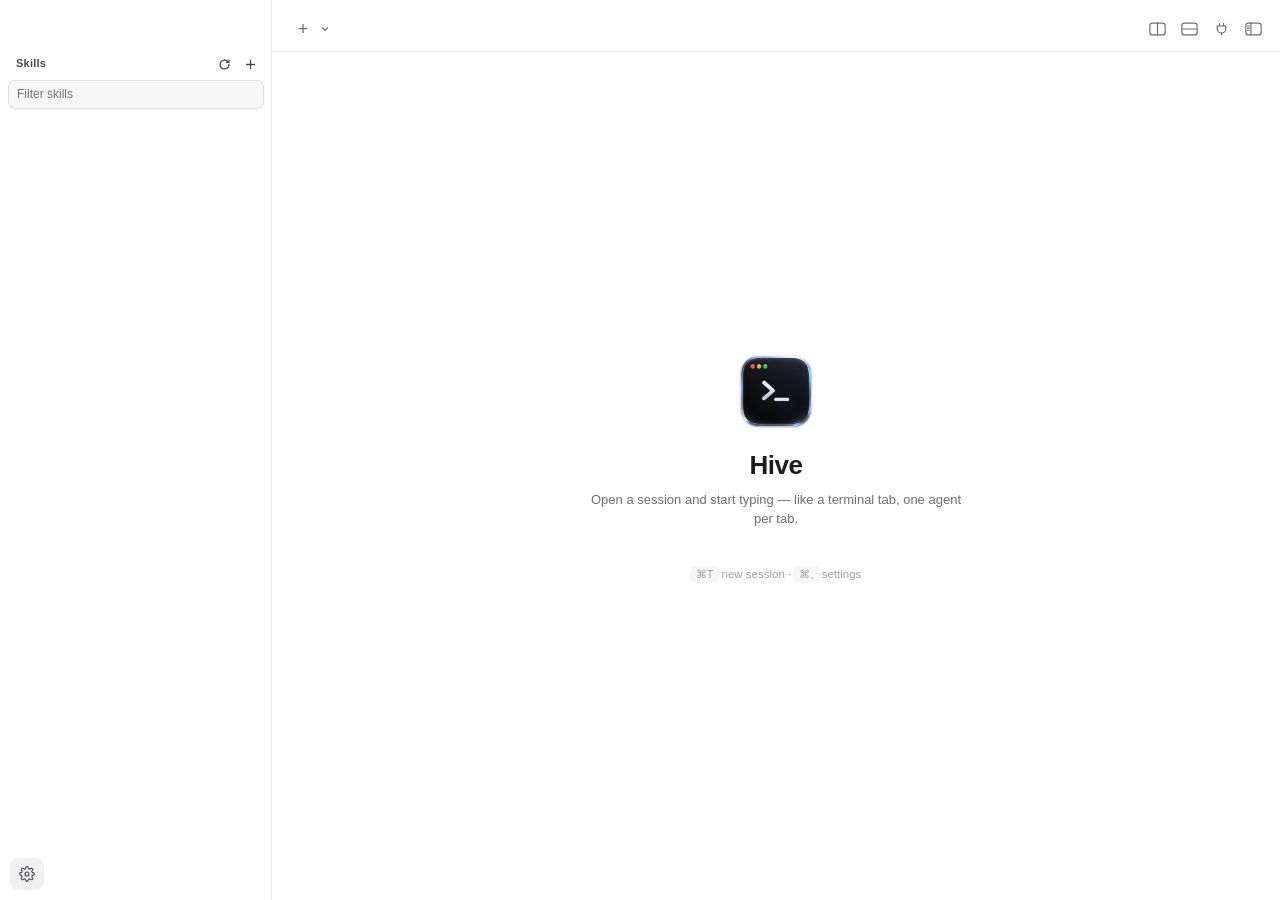
==== commit a43e4191: "MCP panel: manage the focused session's MCP servers A right-hand panel (toolbar plug button, ⌃⌘M) li" ====
--- a/hive/ui/index.html
+++ b/hive/ui/index.html
@@ -59,6 +59,9 @@
           <button id="split-h" class="tab-tool" title="Split horizontally — stacked (⌘⇧D)">
             <svg viewBox="0 0 20 16"><rect x="1" y="1" width="18" height="14" rx="3"/><path d="M1 8h18"/></svg>
           </button>
+          <button id="mcp-toggle" class="tab-tool" title="MCP servers of this session (⌃⌘M)">
+            <svg viewBox="0 0 20 16"><path d="M7.5 1.5v3M12.5 1.5v3"/><path d="M5 4.5h10v3.2a5 5 0 0 1-10 0Z"/><path d="M10 12.7v2"/></svg>
+          </button>
         <button id="sidebar-toggle" class="sidebar-toggle" title="Hide sidebar (⌃⌘S)">
           <svg viewBox="0 0 20 16"><rect x="1" y="1" width="18" height="14" rx="3"/><path d="M7 1v14"/><path class="fill" d="M3 4.5h2M3 7h2M3 9.5h2"/></svg>
         </button>
@@ -77,6 +80,23 @@
 
       <div id="panes" class="panes hidden"></div>
     </main>
+
+    <!-- MCP servers of the focused session's agent -->
+    <aside id="mcp-panel" class="mcp-panel hidden">
+      <div class="mcp-top" data-tauri-drag-region></div>
+      <div class="mcp-head">
+        <div class="section-title">MCP servers</div>
+        <button id="mcp-refresh" class="sk-icon" title="Read the config again">
+          <svg viewBox="0 0 16 16"><path d="M13.5 8a5.5 5.5 0 1 1-1.6-3.9"/><path d="M13.5 2.5v3h-3"/></svg>
+        </button>
+        <button id="mcp-close" class="sk-icon" title="Hide (⌃⌘M)">
+          <svg viewBox="0 0 16 16"><path d="M4 4l8 8M12 4l-8 8"/></svg>
+        </button>
+      </div>
+      <div id="mcp-sub" class="mcp-sub"></div>
+      <div id="mcp-msg" class="skills-msg hidden"></div>
+      <div id="mcp-body" class="mcp-body"></div>
+    </aside>
   </div>
 
   <template id="pane-template">
--- a/hive/ui/styles.css
+++ b/hive/ui/styles.css
@@ -654,17 +654,30 @@
 .skills-msg { font-size: 11.5px; color: var(--text-2); padding: 2px 6px 6px; line-height: 1.35; }
 .skills-msg.error { color: var(--red, #ff453a); }
 .skills-body { flex: 1; overflow-y: auto; overflow-x: hidden; min-height: 0; padding-bottom: 8px; }
-.sk-sec { margin-bottom: 6px; }
+/* Sections are cards: a header bar, then the skills inset inside the card.
+   Header text and item text line up at 10px from the card's edge. */
+.sk-sec {
+  margin-bottom: 8px; border-radius: 10px; overflow: hidden;
+  background: var(--sk-card); border: 1px solid var(--sk-card-line);
+}
 .sk-sec-head {
-  display: flex; align-items: center; gap: 5px; font-size: 11.5px; font-weight: 600; color: var(--text-2);
-  padding: 5px 6px; border-radius: 6px; cursor: default; user-select: none; letter-spacing: .02em;
+  display: flex; align-items: center; gap: 6px; font-size: 11.5px; font-weight: 600; color: var(--text);
+  padding: 6px 8px 6px 10px; min-height: 18px; cursor: default; user-select: none;
 }
 .sk-sec-head:hover { background: var(--hover); }
-.sk-chev { display: inline-block; transition: transform .15s; transform: rotate(90deg); width: 8px; }
-.sk-sec.closed .sk-chev { transform: none; }
+.sk-sec:not(.closed) .sk-sec-head { border-bottom: 1px solid var(--sk-card-line); }
+.sk-chev {
+  width: 12px; height: 12px; flex-shrink: 0; fill: none; stroke: var(--text-3); stroke-width: 1.6;
+  stroke-linecap: round; stroke-linejoin: round; transition: transform .15s;
+}
+.sk-sec.closed .sk-chev { transform: rotate(-90deg); }
 .sk-sec.closed .sk-sec-body { display: none; }
-.sk-count { margin-left: auto; font-weight: 500; color: var(--text-3); }
-.sk-item { padding: 5px 7px; border-radius: 7px; cursor: default; }
+.sk-sec-body { padding: 4px; }
+.sk-count {
+  margin-left: auto; font-size: 10.5px; font-weight: 600; color: var(--text-2);
+  padding: 0 6px; line-height: 16px; border-radius: 8px; background: rgba(128, 128, 128, 0.16);
+}
+.sk-item { padding: 6px; border-radius: 7px; cursor: default; }
 .sk-item:hover { background: var(--hover); }
 .sk-item.open { background: var(--selected); }
 .sk-row { display: flex; align-items: center; gap: 5px; min-width: 0; }
@@ -685,9 +698,9 @@
 .sk-note { color: var(--text-2); font-style: italic; }
 .sk-path { color: var(--accent); cursor: pointer; word-break: break-all; }
 .sk-path:hover { text-decoration: underline; }
-.sk-empty { font-size: 11.5px; color: var(--text-2); padding: 2px 8px 6px; overflow-wrap: anywhere; }
+.sk-empty { font-size: 11.5px; color: var(--text-2); padding: 4px 6px 6px; overflow-wrap: anywhere; }
 .sk-sources { margin: 0 0 4px; }
-.sk-source { display: flex; align-items: center; gap: 6px; font-size: 11px; color: var(--text-2); padding: 2px 7px; }
+.sk-source { display: flex; align-items: center; gap: 6px; font-size: 11px; color: var(--text-2); padding: 2px 6px; }
 .sk-src-kind { font-size: 9.5px; font-weight: 600; text-transform: uppercase; color: var(--text-3); width: 34px; flex-shrink: 0; }
 .sk-src-name { flex: 1; min-width: 0; white-space: nowrap; overflow: hidden; text-overflow: ellipsis; }
 .sk-x { border: 0; background: transparent; color: var(--text-3); font-size: 14px; line-height: 1; padding: 0 3px; border-radius: 4px; }
@@ -708,16 +721,11 @@
 .app.resizing, .app.resizing * { cursor: col-resize !important; user-select: none !important; }
 .app.sidebar-hidden .sidebar-resizer { display: none; }
 
-/* Folder icons on the skills section headers */
-.sk-folder { width: 14px; height: 14px; flex-shrink: 0; fill: none; stroke: currentColor; stroke-width: 1.25; stroke-linejoin: round; stroke-linecap: round; color: var(--text-2); }
-.sk-sec .sk-folder .shut { display: none; }
-.sk-sec.closed .sk-folder .shut { display: inline; }
-.sk-sec.closed .sk-folder .open { display: none; }
 .sk-sec-title { min-width: 0; white-space: nowrap; overflow: hidden; text-overflow: ellipsis; }
 
 /* External skills: "+" in the section header, missing folders */
 .sk-sec-add {
-  margin-left: 4px; width: 18px; height: 18px; border: 0; border-radius: 5px; background: transparent;
+  margin-left: 0; width: 18px; height: 18px; border: 0; border-radius: 5px; background: transparent;
   color: var(--text-2); font-size: 14px; line-height: 1; display: grid; place-items: center;
 }
 .sk-sec-add:hover { background: var(--selected); color: var(--text); }
@@ -730,25 +738,83 @@
    behind the window — a light wallpaper turns it mid-grey, where tertiary text
    all but vanishes. A tint steadies the background and the sidebar gets its own,
    stronger text colours. */
-.sidebar {
+.sidebar, .mcp-panel {
   background: rgba(255, 255, 255, 0.34);
   --text-2: #4a4a4f;
   --text-3: #6e6e73;
   --hover: rgba(0, 0, 0, 0.06);
   --selected: rgba(0, 0, 0, 0.09);
+  --sk-card: rgba(255, 255, 255, 0.42);
+  --sk-card-line: rgba(0, 0, 0, 0.08);
 }
 @media (prefers-color-scheme: dark) {
-  .sidebar {
+  .sidebar, .mcp-panel {
     background: rgba(18, 18, 22, 0.46);
     --text-2: #cfcfd4;
     --text-3: #a1a1a6;
     --hover: rgba(255, 255, 255, 0.07);
     --selected: rgba(255, 255, 255, 0.11);
+    --sk-card: rgba(255, 255, 255, 0.045);
+    --sk-card-line: rgba(255, 255, 255, 0.09);
   }
 }
-.sidebar .section-title { color: var(--text-2); }
-.sidebar .sk-tag { background: rgba(128, 128, 128, 0.22); }
+.sidebar .section-title, .mcp-panel .section-title { color: var(--text-2); }
+.sidebar .sk-tag, .mcp-panel .sk-tag { background: rgba(128, 128, 128, 0.22); }
 
 /* ⌃R history search */
 .ac-icon.prompt { color: var(--t-accent); }
 .ac-empty { padding: 6px 8px; color: var(--t-dim); font: 12px var(--font); }
+
+/* ---------- MCP panel (right) ----------
+   Same material and cards as the sidebar; servers of the focused tab's agent. */
+.mcp-panel {
+  width: 300px; flex-shrink: 0; display: flex; flex-direction: column; min-height: 0;
+  border-left: 0.5px solid var(--hair); overflow: hidden;
+}
+.mcp-panel.hidden { display: none; }
+.mcp-top { height: 44px; flex-shrink: 0; }
+.mcp-head { display: flex; align-items: center; gap: 2px; padding: 0 10px 0 10px; }
+.mcp-head .section-title { flex: 1; }
+.mcp-sub { font-size: 11.5px; color: var(--text-2); padding: 0 18px 8px; white-space: nowrap; overflow: hidden; text-overflow: ellipsis; }
+.mcp-panel .skills-msg { margin: 0 10px; }
+.mcp-body { flex: 1; overflow-y: auto; overflow-x: hidden; padding: 0 10px 10px; min-height: 0; }
+.mcp-note { font-size: 11px; color: var(--text-2); padding: 6px 10px; line-height: 1.35; overflow-wrap: anywhere; }
+.mcp-file { font-size: 10.5px; color: var(--text-3); padding: 0 6px 4px; overflow-wrap: anywhere; }
+.mcp-file a { color: inherit; cursor: pointer; }
+.mcp-file a:hover { color: var(--accent); text-decoration: underline; }
+.mcp-srv { padding: 6px; border-radius: 7px; }
+.mcp-srv:hover { background: var(--hover); }
+.mcp-srv.off .mcp-name, .mcp-srv.off .mcp-cmd { opacity: .5; }
+.mcp-row { display: flex; align-items: center; gap: 6px; min-width: 0; }
+.mcp-name { font-size: 12.5px; font-weight: 500; white-space: nowrap; overflow: hidden; text-overflow: ellipsis; min-width: 0; }
+.mcp-grow { flex: 1; }
+.mcp-cmd {
+  font: 10.5px ui-monospace, SFMono-Regular, Menlo, monospace; color: var(--text-2); margin-top: 2px;
+  white-space: nowrap; overflow: hidden; text-overflow: ellipsis;
+}
+.mcp-keys { display: flex; flex-wrap: wrap; gap: 3px; margin-top: 3px; }
+.mcp-keys .sk-tag { font-weight: 500; }
+.mcp-toggle { position: relative; width: 26px; height: 15px; flex-shrink: 0; }
+.mcp-toggle input { opacity: 0; width: 0; height: 0; position: absolute; }
+.mcp-toggle span { position: absolute; inset: 0; border-radius: 8px; background: rgba(128,128,128,.35); transition: background .15s; cursor: pointer; }
+.mcp-toggle span::after {
+  content: ""; position: absolute; top: 2px; left: 2px; width: 11px; height: 11px; border-radius: 50%;
+  background: white; transition: transform .15s; box-shadow: 0 1px 2px rgba(0,0,0,.25);
+}
+.mcp-toggle input:checked + span { background: var(--accent); }
+.mcp-toggle input:checked + span::after { transform: translateX(11px); }
+.mcp-form { display: flex; flex-direction: column; gap: 6px; padding: 6px; }
+.mcp-form input, .mcp-form select, .mcp-form textarea {
+  width: 100%; box-sizing: border-box; font: 12px var(--font, -apple-system, system-ui); padding: 5px 7px;
+  border-radius: 6px; border: 1px solid var(--sk-card-line); background: var(--bg-input, rgba(255,255,255,.6)); color: var(--text); outline: none;
+}
+@media (prefers-color-scheme: dark) { .mcp-form input, .mcp-form select, .mcp-form textarea { background: rgba(0,0,0,.25); } }
+.mcp-form textarea { font-family: ui-monospace, SFMono-Regular, Menlo, monospace; font-size: 11px; resize: vertical; min-height: 38px; }
+.mcp-form input:focus, .mcp-form textarea:focus, .mcp-form select:focus { border-color: var(--accent); }
+.mcp-form .mcp-hint { font-size: 10.5px; color: var(--text-3); line-height: 1.3; }
+.mcp-form .skills-add-btns { margin-top: 2px; }
+.mcp-form[data-t="stdio"] .f-remote, .mcp-form[data-t="remote"] .f-stdio { display: none; }
+.mcp-card .sk-sec-head { cursor: default; }
+.mcp-card .sk-sec-head:hover { background: none; }
+.mcp-card .sk-sec-add { margin-left: 0; }
+.tab-tool.on { color: var(--accent); background: color-mix(in srgb, var(--accent) 14%, transparent); }
